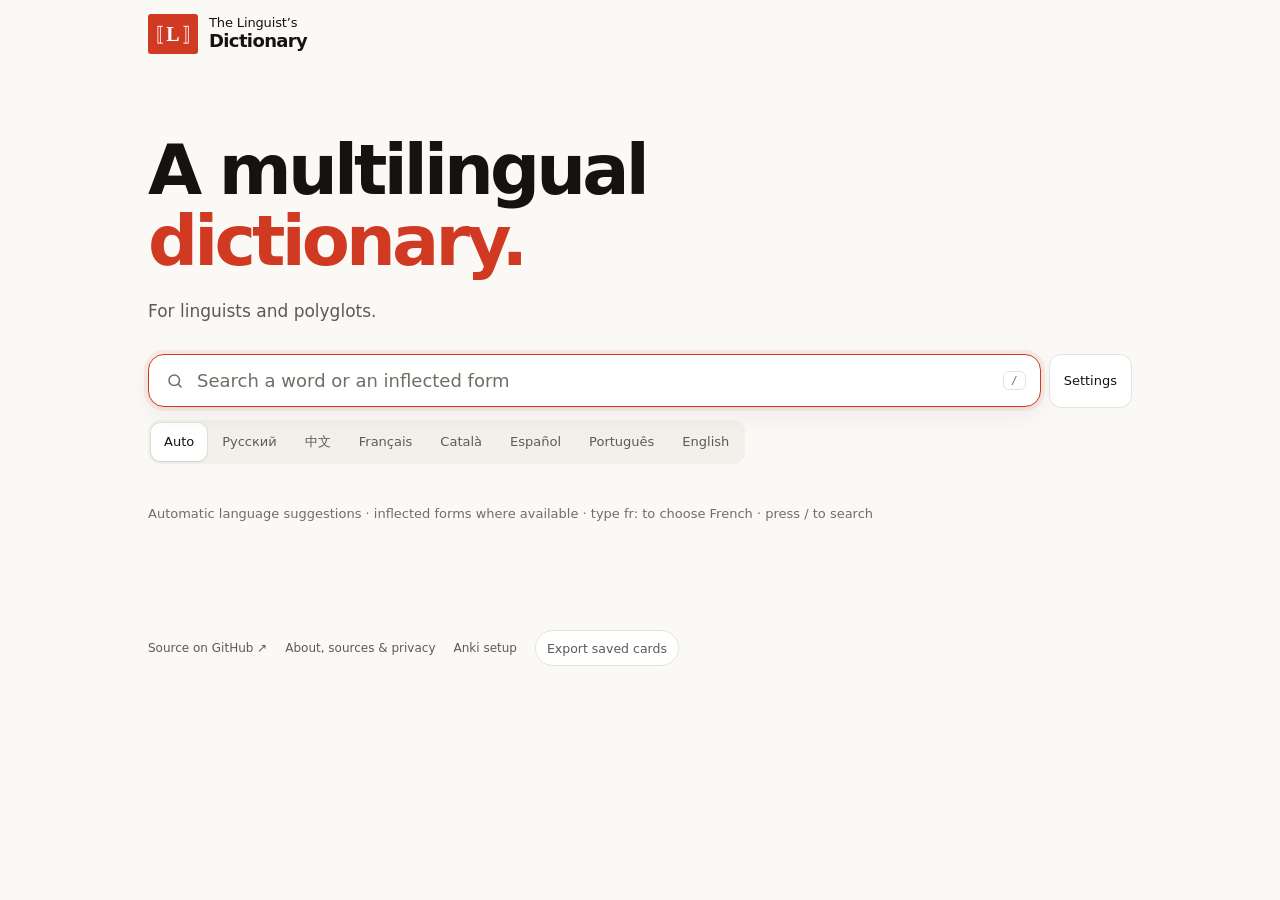
==== index.html @ 44f93b2a "Fix header scroll-anchoring oscillation with stable natural sticky layout" ====
<!doctype html>
<html lang="en">
<head>
<meta charset="utf-8">
<meta name="viewport" content="width=device-width, initial-scale=1">
<meta name="color-scheme" content="light dark">
<title>The Linguist’s Dictionary</title>
<meta name="description" content="A multilingual reference for linguists and polyglots, with definitions, forms, etymology and cross-language connections across seven languages.">
<meta name="referrer" content="no-referrer">
<meta property="og:title" content="The Linguist’s Dictionary">
<meta property="og:description" content="A multilingual reference for linguists and polyglots across seven languages.">
<meta name="theme-color" content="#d13a22">
<link rel="icon" href="favicon-semantic-2.svg" type="image/svg+xml">
<link rel="shortcut icon" href="favicon-semantic-2.svg" type="image/svg+xml">
<link rel="stylesheet" href="styles.css?v=20261117-linguist1">
<link rel="stylesheet" href="mobile-fix.css?v=20261117-phone2">
<link rel="stylesheet" href="features.css?v=20261117-linguist1">
<link rel="stylesheet" href="reset.css?v=20261117-reset1">
<link rel="stylesheet" href="brand.css?v=20261117-brand2">
<link rel="stylesheet" href="morphology.css?v=20261118-1">
<link rel="stylesheet" href="polish.css?v=20261118-2">
</head>
<body class="home">
<header class="top"><div class="wrap">
 <div class="brandrow">
  <button class="brand" id="home" type="button"><span class="mark semantic-mark" aria-hidden="true"><span class="semantic-bracket">⟦</span><span class="semantic-letter">L</span><span class="semantic-bracket">⟧</span></span><span>The Linguist’s<br><strong>Dictionary</strong></span></button>

 </div>
 <div class="intro"><h1 class="hero">A multilingual<br><span>dictionary.</span></h1><p class="tagline">For linguists and polyglots.</p></div>
 <div class="searchline"><form class="search" id="f" autocomplete="off">
  <svg viewBox="0 0 24 24" fill="none" stroke="currentColor" stroke-width="2" stroke-linecap="round"><circle cx="11" cy="11" r="7"/><path d="m20 20-3.5-3.5"/></svg>
  <input id="q" type="search" placeholder="Search a word or an inflected form" aria-label="Word" autofocus spellcheck="false" autocapitalize="off" enterkeyhint="search">
  <span class="kbd">/</span>
 </form><details id="settings" class="settings"><summary aria-label="Dictionary settings">Settings</summary><div class="settings-panel"><h2>Cards &amp; appearance</h2>  <div class="tools">
   <span class="pill" id="queueStatus" hidden></span>
   <button class="pill" id="ankiStatus" type="button" title="Connect Anki on this computer">Connect Anki</button>
   <button class="pill" id="autoBtn" type="button" role="switch" aria-checked="true"><span>Auto-add</span><span class="switch"></span></button>
   <button class="icon-btn" id="themeBtn" type="button" aria-label="Theme"></button>
  </div><a href="about.html#anki">Anki setup &amp; local access ↗</a><p>Save in this browser, export as TSV, or connect Anki Desktop. Auto-add saves each completed lookup and available partners.</p></div></details></div>
 <div class="seg" id="langs" role="group" aria-label="Language"></div>
</div></header>
<main class="wrap" id="main"></main>
<footer class="wrap site-footer"><a href="https://github.com/guillemwilly/linguists-dictionary">Source on GitHub ↗</a><a href="about.html">About, sources &amp; privacy</a><a href="about.html#anki">Anki setup</a><button class="pill" id="exportBtn" type="button">Export saved cards</button></footer>
<script src="compat.js?v=20261118-polish1"></script>
<script src="app.js?v=20261118-polish1"></script>
<script src="morphology.js?v=20261118-polish1"></script>
<script src="features.js?v=20261117-linguist1"></script>
<script src="reset.js?v=20261117-reset1"></script>
</body>
</html>
---- styles.css ----
:root{--bg:#faf9f6;--surface:#fff;--surface-2:#f2f0eb;--border:#e6e3dc;--text:#151310;--muted:#5e5a53;--faint:#736d64;--accent:#d13a22;--accent-soft:rgb(209 58 34/8%);--ok:#16a34a;--warn:#d97706;--shadow:0 1px 2px rgb(0 0 0/4%),0 8px 28px rgb(0 0 0/6%);
--font:-apple-system,BlinkMacSystemFont,"SF Pro Text","Inter",system-ui,sans-serif;--display:-apple-system,BlinkMacSystemFont,"SF Pro Display","Inter",system-ui,sans-serif;--mono:ui-monospace,"SF Mono",Menlo,monospace;--r:14px}
:root[data-theme=dark]{--bg:#0e0d0c;--surface:#171614;--surface-2:#201e1b;--border:#2c2926;--text:#f3f0ea;--muted:#aaa49a;--faint:#a29b90;--accent:#ff6a4d;--accent-soft:rgb(255 106 77/12%);--ok:#4ade80;--warn:#fbbf24;--shadow:0 1px 2px rgb(0 0 0/40%),0 12px 32px rgb(0 0 0/45%)}
@media (prefers-color-scheme:dark){:root:not([data-theme=light]){--bg:#0e0d0c;--surface:#171614;--surface-2:#201e1b;--border:#2c2926;--text:#f3f0ea;--muted:#aaa49a;--faint:#a29b90;--accent:#ff6a4d;--accent-soft:rgb(255 106 77/12%);--ok:#4ade80;--warn:#fbbf24;--shadow:0 1px 2px rgb(0 0 0/40%),0 12px 32px rgb(0 0 0/45%)}}
*{box-sizing:border-box}
[hidden]{display:none!important}
html{-webkit-font-smoothing:antialiased;-moz-osx-font-smoothing:grayscale}
body{margin:0;background:var(--bg);color:var(--text);font:15px/1.55 var(--font)}
a{color:var(--accent);text-decoration:none}a:hover{text-decoration:underline}
button{font:inherit;color:inherit;cursor:pointer}
:focus-visible{outline:2px solid var(--accent);outline-offset:2px}
svg{display:block}
.wrap{max-width:1040px;margin:0 auto;padding:0 28px}
header.top{position:sticky;top:0;z-index:10;background:color-mix(in srgb,var(--bg) 85%,transparent);-webkit-backdrop-filter:saturate(1.6) blur(18px);backdrop-filter:saturate(1.6) blur(18px);border-bottom:1px solid transparent;transition:border-color .2s}
body.scrolled header.top{border-bottom-color:var(--border)}
.top .wrap{padding-top:14px;padding-bottom:14px}
.brandrow{display:flex;align-items:center;justify-content:space-between;gap:12px;margin-bottom:14px}
.brand{display:flex;align-items:center;gap:9px;background:none;border:0;padding:0;font:600 15px var(--display);letter-spacing:-.01em}
.mark{width:18px;height:18px;border-radius:6px;background:var(--text);position:relative}
.mark::after{content:"";position:absolute;right:3px;bottom:3px;width:6px;height:6px;border-radius:2px;background:var(--accent)}
.tools{display:flex;align-items:center;gap:6px;flex-wrap:wrap;justify-content:flex-end}
.pill{display:inline-flex;align-items:center;gap:7px;height:30px;padding:0 11px;border-radius:999px;border:1px solid var(--border);background:var(--surface);font-size:12.5px;font-weight:500;color:var(--muted)}
.pill a{font-weight:600}
.dot{width:7px;height:7px;border-radius:50%;background:var(--faint)}.dot.on{background:var(--ok)}.dot.off{background:var(--warn)}
.switch{position:relative;width:26px;height:15px;border-radius:999px;background:var(--border);transition:background .2s;flex:none}
.switch::after{content:"";position:absolute;top:2px;left:2px;width:11px;height:11px;border-radius:50%;background:#fff;box-shadow:0 1px 2px rgb(0 0 0/30%);transition:transform .2s}
.pill[aria-checked=true] .switch{background:var(--accent)}.pill[aria-checked=true] .switch::after{transform:translateX(11px)}
.icon-btn{width:30px;height:30px;border-radius:999px;border:1px solid var(--border);background:var(--surface);display:grid;place-items:center;color:var(--muted);padding:0;flex:none}
.icon-btn svg{width:15px;height:15px}
.icon-btn:hover{color:var(--text)}
.hero{display:none;font:650 clamp(34px,6vw,52px)/1.05 var(--display);letter-spacing:-.04em;margin:15vh 0 24px}
body.home .hero{display:block}
body.home header.top{position:static;background:none;-webkit-backdrop-filter:none;backdrop-filter:none}
.search{position:relative;display:flex;align-items:center;background:var(--surface);border:1px solid var(--border);border-radius:16px;box-shadow:var(--shadow);transition:border-color .15s,box-shadow .15s}
.search:focus-within{border-color:var(--accent);box-shadow:0 0 0 4px var(--accent-soft),var(--shadow)}
.search>svg{position:absolute;left:17px;width:18px;height:18px;color:var(--faint);pointer-events:none}
#q{flex:1;min-width:0;border:0;background:none;outline:none;color:var(--text);font:400 18px var(--font);padding:15px 16px 15px 48px;-webkit-appearance:none;appearance:none}
#q::placeholder{color:var(--faint)}
#q::-webkit-search-cancel-button{display:none}
.kbd{margin-right:14px;font:500 11px var(--mono);color:var(--faint);border:1px solid var(--border);border-radius:6px;padding:2px 7px}
.seg{display:flex;gap:2px;margin-top:12px;padding:3px;background:var(--surface-2);border-radius:12px;width:fit-content;max-width:100%;overflow-x:auto;scrollbar-width:none}
.seg::-webkit-scrollbar{display:none}
.seg button{border:0;background:none;height:30px;padding:0 13px;border-radius:9px;font-size:13px;font-weight:500;color:var(--muted);white-space:nowrap;transition:background .15s,color .15s}
.seg button:hover{color:var(--text)}
.seg button[aria-pressed=true]{background:var(--surface);color:var(--text);box-shadow:0 1px 2px rgb(0 0 0/8%),0 0 0 1px var(--border)}
main{padding-top:32px;padding-bottom:140px}
.hint{color:var(--faint);font-size:13px;margin:0 0 36px}
.recent h3,.section-h{font:600 13px var(--display);color:var(--muted);margin:0 0 12px;letter-spacing:-.005em}
.recent ul{list-style:none;margin:0;padding:0;display:grid;grid-template-columns:repeat(auto-fill,minmax(210px,1fr));gap:8px}
.recent li button{width:100%;text-align:left;border:1px solid var(--border);background:var(--surface);border-radius:12px;padding:12px 14px;display:flex;flex-direction:column;gap:2px;transition:border-color .15s,transform .15s}
.recent li button:hover{border-color:color-mix(in srgb,var(--accent) 45%,var(--border));transform:translateY(-1px)}
.recent .w{display:flex;justify-content:space-between;align-items:baseline;gap:8px;font:600 17px var(--display);letter-spacing:-.015em}
.recent .l{font:500 11px var(--font);color:var(--faint);text-transform:uppercase;letter-spacing:.04em}
.recent .g{font-size:13px;color:var(--muted);white-space:nowrap;overflow:hidden;text-overflow:ellipsis}
.grid{display:grid;grid-template-columns:minmax(0,1fr) 296px;gap:56px;align-items:start}
.eyebrow{display:flex;flex-wrap:wrap;align-items:center;gap:8px;font-size:13px;font-weight:500;color:var(--muted)}
.from{display:inline-flex;flex-wrap:wrap;align-items:center;gap:6px 8px;margin-bottom:14px;padding:6px 12px;border-radius:999px;background:var(--accent-soft);font-size:13px;color:var(--muted)}
.from svg{width:13px;height:13px;color:var(--accent)}
.from .typed{font-weight:600;color:var(--text)}
.also{margin-left:auto;display:inline-flex;flex-wrap:wrap;align-items:center;gap:2px;color:var(--faint);font-weight:400}
.alt{border:0;background:none;padding:2px 7px;border-radius:7px;color:var(--accent);font-size:13px;font-weight:500}
.alt:hover{background:var(--accent-soft)}
.card.miss{max-width:520px;margin-top:24px}
.eyebrow .sep{width:3px;height:3px;border-radius:50%;background:var(--faint)}
.hw{font:650 clamp(44px,8vw,76px)/1.04 var(--display);letter-spacing:-.045em;margin:6px 0 12px;overflow-wrap:anywhere}
:lang(zh).hw,.chips :lang(zh){font-family:"PingFang SC","Hiragino Sans GB",var(--display);letter-spacing:0}
:lang(zh).hw{font-weight:500}
.sub{display:flex;flex-wrap:wrap;align-items:center;gap:8px;color:var(--muted);font-size:15.5px}
.pron{margin-right:2px}
.tag{display:inline-flex;align-items:center;height:24px;padding:0 9px;border-radius:999px;background:var(--surface-2);color:var(--muted);font-size:12px;font-weight:500}
.native{margin-top:28px;padding:16px 18px;border-radius:var(--r);background:var(--surface-2);font-size:16px;line-height:1.5}
.native .k{display:block;font-size:11.5px;font-weight:600;color:var(--accent);margin-bottom:3px;letter-spacing:.02em}
.pos{margin-top:40px}
.pos-h{display:flex;align-items:baseline;justify-content:space-between;gap:12px;padding-bottom:10px;border-bottom:1px solid var(--border)}
.pos-h h3{margin:0;font:600 15px var(--display);letter-spacing:-.01em}
.forms{margin:12px 0 2px;font-size:13.5px;color:var(--muted)}
ol.defs{list-style:none;counter-reset:d;margin:0;padding:0}
ol.defs>li{counter-increment:d;position:relative;padding:12px 0 6px 36px}
ol.defs>li::before{content:counter(d);position:absolute;left:0;top:13px;width:22px;height:22px;border-radius:7px;background:var(--surface-2);color:var(--muted);font:600 11.5px var(--font);display:grid;place-items:center}
.g{font-size:16px;line-height:1.5}
.lbl{display:inline-block;font-size:11.5px;font-weight:500;color:var(--accent);background:var(--accent-soft);border-radius:6px;padding:1px 7px;margin-right:7px;vertical-align:1px}
.ex{margin-top:8px;padding-left:13px;border-left:2px solid var(--border);font-size:14.5px}
.ex b{font-weight:600;color:var(--accent)}
.ex i{display:block;font-style:normal;color:var(--muted);font-size:13.5px}
.section-h{margin-top:40px;color:var(--text);font-size:15px}
.sentences .ex{margin-top:12px}
details.disc{margin-top:14px;border:1px solid var(--border);border-radius:var(--r);background:var(--surface)}
details.disc+details.disc{margin-top:8px}
details.disc summary{list-style:none;display:flex;justify-content:space-between;align-items:center;padding:14px 16px;font-weight:500;cursor:pointer}
details.disc summary::-webkit-details-marker{display:none}
details.disc summary::after{content:"";width:7px;height:7px;border-right:1.5px solid var(--faint);border-bottom:1.5px solid var(--faint);transform:rotate(45deg) translateY(-2px);transition:transform .2s}
details.disc[open] summary::after{transform:rotate(-135deg) translateY(-2px)}
.tblwrap{overflow-x:auto;padding:0 16px 16px}
.tblwrap table{border-collapse:collapse;font-size:13px;min-width:100%}
.tblwrap th,.tblwrap td{border:1px solid var(--border);padding:6px 9px;text-align:left;vertical-align:top;background:none!important;color:var(--text)!important}
.tblwrap th{color:var(--muted)!important;font-weight:500}
.deep{display:inline-flex;align-items:center;gap:8px;margin-top:44px;height:40px;padding:0 16px;border-radius:12px;background:var(--text);color:var(--bg);font-weight:600;font-size:14px}
.deep:hover{text-decoration:none;opacity:.9}
.deep svg{width:15px;height:15px}
.deep-sub{margin:8px 0 0;font-size:13px;color:var(--faint)}
.col-side{display:flex;flex-direction:column;gap:12px}
.card{background:var(--surface);border:1px solid var(--border);border-radius:var(--r);padding:16px 16px 18px}
.card h4{margin:0 0 10px;font-size:12px;font-weight:600;color:var(--faint);letter-spacing:.01em}
.card p{margin:0;font-size:14px;line-height:1.55;color:var(--muted)}
.meter{display:flex;gap:4px;margin:2px 0 12px}.meter span{flex:1;height:6px;border-radius:3px;background:var(--surface-2)}.meter span.on{background:var(--accent)}
.freq-l{font-weight:600;font-size:15px}.freq-r{color:var(--muted);font-size:13px}
.chips{display:flex;flex-wrap:wrap;gap:6px}
.chips button{height:36px;padding:0 13px;border-radius:10px;border:1px solid var(--border);background:var(--surface);font-size:15.5px;font-weight:500;transition:border-color .15s,background .15s}
.chips button:hover{border-color:var(--accent);background:var(--accent-soft)}
.clamp{display:-webkit-box;-webkit-line-clamp:6;-webkit-box-orient:vertical;overflow:hidden;cursor:pointer}
.clamp.open{-webkit-line-clamp:unset}
.culture img{display:block;width:100%;height:140px;object-fit:cover;border-radius:10px;margin-bottom:14px;background:var(--surface-2)}
.wk-t{color:var(--text)!important;font-weight:600;margin-bottom:4px!important}
.culture a{display:inline-block;margin-top:10px;font-size:13px;font-weight:500}
.src{margin-top:56px;font-size:12px;color:var(--faint)}
.toast{position:fixed;left:50%;bottom:24px;transform:translateX(-50%);display:flex;align-items:center;gap:12px;max-width:calc(100% - 32px);padding:7px 7px 7px 16px;border-radius:999px;background:var(--text);color:var(--bg);box-shadow:var(--shadow);font-size:13.5px;font-weight:500;z-index:20;transition:opacity .3s,transform .3s}
.toast.hide{opacity:0;transform:translate(-50%,14px);pointer-events:none}
.toast .msg{display:flex;align-items:center;gap:8px;min-width:0;white-space:nowrap;overflow:hidden;text-overflow:ellipsis}
.toast .msg svg{width:15px;height:15px;flex:none}
.toast button{height:30px;padding:0 13px;border-radius:999px;border:0;background:color-mix(in srgb,var(--bg) 18%,transparent);color:var(--bg);font-weight:600;font-size:13px;flex:none}
.toast button:disabled{opacity:.5;cursor:default}
.spin{width:13px;height:13px;border-radius:50%;border:2px solid currentColor;border-right-color:transparent;animation:spin .7s linear infinite;flex:none;opacity:.7}
@keyframes spin{to{transform:rotate(360deg)}}
.skel{height:14px;border-radius:7px;background:linear-gradient(90deg,var(--surface-2) 25%,var(--border) 50%,var(--surface-2) 75%);background-size:200% 100%;animation:sh 1.3s linear infinite;margin:12px 0}
@keyframes sh{to{background-position:-200% 0}}
.err{color:var(--warn);font-size:15px}
@media (prefers-reduced-motion:no-preference){.fade{animation:f .22s ease-out}@keyframes f{from{opacity:0;transform:translateY(4px)}}}
@media (max-width:860px){.grid{grid-template-columns:1fr;gap:32px}}
@media (max-width:600px){.wrap{padding:0 16px}.kbd{display:none}.hero{margin-top:8vh}.pill .t{display:none}}

.brand{text-align:left;line-height:1.15;font-size:13px;font-weight:400;gap:11px}.brand strong{font-size:18px;font-weight:650;letter-spacing:-.035em}
.mark{width:35px;height:40px;border-radius:3px;background:var(--accent);color:white;font:650 29px/40px var(--display);text-align:center;letter-spacing:-.13em;padding-right:5px}.mark span{font-size:26px}.mark::after{display:none}
.intro{display:none;margin:9vh 0 30px}body.home .intro{display:block}.overline{font-size:12px;letter-spacing:.11em;text-transform:uppercase;font-weight:600;color:var(--muted);margin:0 0 20px}.hero{margin:0;font-size:clamp(42px,7vw,70px);line-height:1.02;letter-spacing:-.055em}.hero span{color:var(--accent)}.tagline{color:var(--muted);font-size:17px;margin:20px 0 0}
.site-footer{padding-bottom:28px;display:flex;align-items:center;gap:18px;flex-wrap:wrap;font-size:12px;color:var(--muted)}.site-footer a{color:var(--muted)}main.wrap{padding-top:25px;padding-bottom:70px}.sentence-credit{display:block;margin-top:5px;font-size:11px;color:var(--muted)}.sentence-credit a{color:var(--muted);text-decoration:underline}.recent .g,.recent .w{max-width:100%}.brandrow{gap:15px}.pill{min-height:36px}.icon-btn{width:36px;height:36px}.seg button{min-height:38px}.toast{border-radius:14px}.toast .msg{white-space:normal}
@media(max-width:600px){.brandrow{align-items:flex-start;flex-wrap:wrap}.tools{gap:5px}.intro{margin-top:5vh}.hero{font-size:46px}.grid{gap:28px}.site-footer{gap:14px}.tagline{font-size:15px}.also{margin-left:0}.from{border-radius:10px}.seg{width:100%}}
@media(prefers-reduced-motion:reduce){*,*::before,*::after{animation:none!important;transition:none!important;scroll-behavior:auto!important}}

/* Mobile result layout: put the learner's meaning first and keep chrome compact. */
@media(max-width:600px){
 body:not(.home) .brandrow{display:none}
 body:not(.home) .top .wrap{padding-top:8px;padding-bottom:10px}
 body:not(.home) main.wrap{padding-top:18px}
 body:not(.home) .col-main{display:flex;flex-direction:column}
 body:not(.home) .col-main>.from,
 body:not(.home) .col-main>.eyebrow,
 body:not(.home) .col-main>.hw,
 body:not(.home) .col-main>.sub{order:0}
 body:not(.home) .col-main>.pos{order:1}
 body:not(.home) .col-main>.native{order:2;margin-top:22px}
 body:not(.home) .col-main>.section-h,
 body:not(.home) .col-main>.sentences,
 body:not(.home) .col-main>details,
 body:not(.home) .col-main>.deep,
 body:not(.home) .col-main>.deep-sub{order:3}
 body:not(.home) .pos{display:flex;flex-direction:column;margin-top:28px}
 body:not(.home) .pos-h{order:0}
 body:not(.home) .defs{order:1}
 body:not(.home) .forms{order:2;margin-top:10px;font-size:12.5px}
 body:not(.home) ol.defs>li{padding-left:32px}
 body:not(.home) .g{font-size:17px}
 body:not(.home) .toast{bottom:10px;max-width:calc(100% - 20px)}
}
---- mobile-fix.css ----
/* Keep learner-facing meanings ahead of large inflection tables on phones. */
@media(max-width:600px){
  body:not(.home) .col-main>div[style*="margin-top:28px"]{order:4!important}
  body:not(.home) .col-main>.section-h,
  body:not(.home) .col-main>.sentences{order:3}
  body:not(.home) .col-main>.deep,
  body:not(.home) .col-main>.deep-sub{order:5}
}
---- features.css ----
/* Source-based learner tools */
.entry-actions{display:flex;align-items:center;gap:10px;flex-wrap:wrap;margin-top:16px}
.entry-actions button,.contrast-actions button{min-height:38px;padding:0 14px;border:1px solid var(--border);border-radius:11px;background:var(--surface);font-size:13px;font-weight:600}
.entry-actions button:hover,.contrast-actions button:hover{border-color:var(--accent);background:var(--accent-soft)}
.entry-actions button[aria-pressed=true]{border-color:var(--accent);color:var(--accent);background:var(--accent-soft)}
.entry-actions button:disabled{opacity:.45;cursor:wait}.entry-actions span{font-size:12.5px;color:var(--faint)}
.frames{display:flex;flex-direction:column;gap:5px;margin-top:9px}
.frame-row{display:flex;align-items:baseline;gap:8px;flex-wrap:wrap;padding:8px 10px;border-radius:9px;background:var(--accent-soft)}
.frame-pattern{font:600 13px var(--font);color:var(--text)}.frame-evidence{font-size:11.5px;color:var(--muted)}
.learning-detail{margin-top:15px!important;background:var(--surface-2)!important}
.learning-detail summary{font-size:13px!important;color:var(--muted)}
.collocation-list{margin:0;padding:0 18px 16px 34px;color:var(--text);font-size:14px}
.collocation-list li+li{margin-top:6px}
.connections h4{margin-bottom:14px}.conn-group+.conn-group{margin-top:16px;padding-top:15px;border-top:1px solid var(--border)}
.conn-group h5{margin:0 0 8px;font-size:13px}.conn-terms{display:flex;flex-wrap:wrap;gap:6px}
.conn-terms button{display:flex;align-items:baseline;gap:6px;min-height:34px;padding:5px 9px;border:1px solid var(--border);border-radius:9px;background:var(--surface);font-weight:600}
.conn-terms button:hover{border-color:var(--accent);background:var(--accent-soft)}.conn-terms small{font-size:9px;text-transform:uppercase;color:var(--faint)}
.conn-group p{margin-top:8px!important;font-size:11.5px!important}.mini-source{display:inline-block;margin-top:12px;font-size:11.5px;font-weight:600}
.contrast-head{display:flex;align-items:end;justify-content:space-between;gap:20px;margin-bottom:28px}
.contrast-head .overline{margin-bottom:8px}.contrast-head h1{margin:0;font:650 clamp(30px,5vw,50px)/1.05 var(--display);letter-spacing:-.04em}.contrast-head h1 span{color:var(--faint);font-weight:400}
.contrast-actions{display:flex;gap:7px}.contrast-grid{display:grid;grid-template-columns:1fr 1fr;gap:16px;align-items:start}
.contrast-entry{border:1px solid var(--border);border-radius:18px;background:var(--surface);padding:22px;min-width:0}
.contrast-entry h2{margin:4px 0 2px;font:650 clamp(36px,5vw,56px)/1.05 var(--display);letter-spacing:-.04em;overflow-wrap:anywhere}.contrast-pron{margin:0 0 16px;color:var(--muted)}
.contrast-entry .native{margin:18px 0 8px}.contrast-entry ol.defs>li{padding-left:30px}.contrast-pos{display:block;margin-bottom:3px;font-size:11px;font-weight:600;text-transform:uppercase;letter-spacing:.04em;color:var(--faint)}
@media(max-width:700px){.contrast-head{align-items:flex-start;flex-direction:column}.contrast-grid{grid-template-columns:1fr}.contrast-entry{padding:18px}.contrast-actions{width:100%}.contrast-actions button{flex:1}}
@media(max-width:600px){body:not(.home) .col-main>.entry-actions{order:0}.entry-actions button{min-height:42px}.frame-row{align-items:flex-start;flex-direction:column;gap:1px}}
---- brand.css ----
.mark.semantic-mark{width:50px;padding:0;display:inline-flex;align-items:center;justify-content:center;gap:1px;letter-spacing:0;font-family:ui-serif,Georgia,"Times New Roman",serif}
.mark.semantic-mark span{display:inline-block;font-family:inherit;line-height:1;letter-spacing:0}
.mark.semantic-mark .semantic-bracket{font-size:20px;font-weight:500;transform:scaleX(.86) translateY(-.5px)}
.mark.semantic-mark .semantic-letter{font-size:20px;font-weight:650}
---- morphology.css ----
.morphology{overflow-wrap:anywhere}.morphology h5{font-size:14px;margin:0 0 10px}.morph-group{margin:18px 0}.morph-parts,.morph-family{display:flex;flex-wrap:wrap;align-items:center;gap:8px}.morph-parts>div{text-align:center}.morph-parts small{display:block;font-size:11px;color:var(--muted);margin-top:4px}.morph-term{min-height:44px;padding:8px 12px;border:1px solid var(--border);border-radius:8px;background:var(--surface);font-size:16px;color:var(--text);cursor:pointer}.morph-term:hover{border-color:var(--accent);background:var(--accent-soft)}.morph-term:focus-visible{outline:2px solid var(--accent);outline-offset:3px}.morphology .morph-note{font-size:13px;line-height:1.5;color:var(--muted);margin:12px 0}.morph-limit{border-top:1px solid var(--border);padding-top:14px}.morphology .mini-source{margin-top:2px}
---- polish.css ----
/* A quieter reading surface. Keep the search and secondary controls reachable. */
.searchline{display:flex;align-items:start;gap:8px;position:relative}.searchline .search{flex:1;min-width:0}
.settings{flex:none}.settings>summary{list-style:none;min-height:54px;display:flex;align-items:center;padding:0 14px;background:var(--surface);border:1px solid var(--border);border-radius:12px;font-size:13px;cursor:pointer}.settings>summary::-webkit-details-marker{display:none}.settings[open]>summary{border-color:var(--accent)}
.settings-panel{position:absolute;right:0;top:calc(100% + 8px);width:min(340px,100%);max-height:65vh;overflow:auto;padding:20px;background:var(--surface);border:1px solid var(--border);border-radius:14px;box-shadow:var(--shadow);z-index:30}.settings-panel h2{font-size:16px;margin:0 0 16px}.settings-panel .tools{display:flex;flex-direction:column;align-items:stretch;gap:10px;margin-bottom:16px}.settings-panel .pill{height:auto;min-height:44px;justify-content:space-between;border-radius:8px;font-size:14px}.settings-panel .icon-btn{width:44px;height:44px}.settings-panel>a{font-size:14px}.settings-panel p{font-size:13px;color:var(--muted);line-height:1.55;margin:12px 0 0}
/* The brand scrolls away naturally; sticky chrome never changes flow height.
   Avoid scroll-anchoring feedback from hiding rows or changing padding at a threshold. */
body:not(.home) header.top{top:-54px}
@media(max-width:600px){body:not(.home) header.top{top:0}}
.headword-row{display:flex;align-items:start;justify-content:space-between;gap:16px;margin:8px 0 10px}.hw{font-size:clamp(36px,5.5vw,56px);line-height:1.12;letter-spacing:-.035em;margin:0;min-width:0}.headword-row .hw{flex:1}
.entry-save{flex:0 0 112px;display:flex;flex-direction:column;align-items:flex-end;gap:5px;padding-top:3px;min-height:76px}.entry-save button,.retry-source,.source-state button{min-height:44px;border:1px solid var(--border);border-radius:9px;background:var(--surface);padding:8px 12px;font-size:13px;font-weight:600}.entry-save button{background:var(--accent);color:var(--bg);border-color:transparent}.entry-save .msg{font-size:12px;line-height:1.4;color:var(--muted);text-align:right;display:flex;gap:5px;align-items:center}.entry-save .msg svg{width:15px;height:15px;flex:none}.entry-save button:disabled{opacity:.5;cursor:wait}
.pos{margin-top:28px}.pos-h h3{font-size:16px}.g{font-size:17px;line-height:1.65}.ex{font-size:16px;line-height:1.6;margin-top:10px}.ex i{font-size:14.5px;line-height:1.6}ol.defs>li{padding-top:16px;padding-bottom:10px}ol.defs>li::before{top:19px}.forms{font-size:13px;line-height:1.6}.native{font-size:15px}.source-state{font-size:13px;color:var(--muted);min-height:64px;margin-top:24px;padding:12px 0}.native.source-state{padding:16px 18px;min-height:84px}.source-state button{margin-left:8px}.lookup-state{min-height:420px}.lookup-state h2{font-size:24px}.retry-source{margin-top:16px}
.col-main{min-width:0}.morphology{margin-top:32px;padding:22px}.morphology h4{font-size:16px;color:var(--text)}.morphology .morph-group{margin:18px 0}.morph-parts{align-items:flex-start}.morph-parts>span{align-self:center}.component-gloss{display:block;max-width:160px;font-size:14px;line-height:1.45;margin-top:6px;color:var(--text)}.analysis-about{margin:20px 0 14px;border-top:1px solid var(--border);padding-top:8px}.analysis-about summary{min-height:44px;display:list-item;align-content:center;cursor:pointer;font-size:14px;font-weight:500}.history-content{padding:0 18px 18px;color:var(--muted);font-size:15px;line-height:1.65}.historical-detail{margin-top:16px}.col-side .card:first-child{min-height:116px}.entry-actions{margin-top:10px}.entry-actions button,.contrast-actions button{min-height:44px}.frames{margin-top:10px}
@media(max-width:600px){.headword-row{gap:10px;order:0}.hw{font-size:36px}.entry-save{flex-basis:94px;min-height:72px}.entry-save button{padding:8px 10px}.settings>summary{font-size:12px;padding:0 10px}.search #q{font-size:16px;padding-left:40px;padding-right:4px}.search>svg{left:13px}body:not(.home) .col-main>.morphology,body:not(.home) .col-main>.historical-detail{order:4}body:not(.home) .col-main>.source-state{order:3}.morphology{padding:18px}.g{line-height:1.6}.seg button{min-height:40px;padding:0 11px}body:not(.home) .pos{margin-top:22px}.settings-panel{max-height:60vh}}
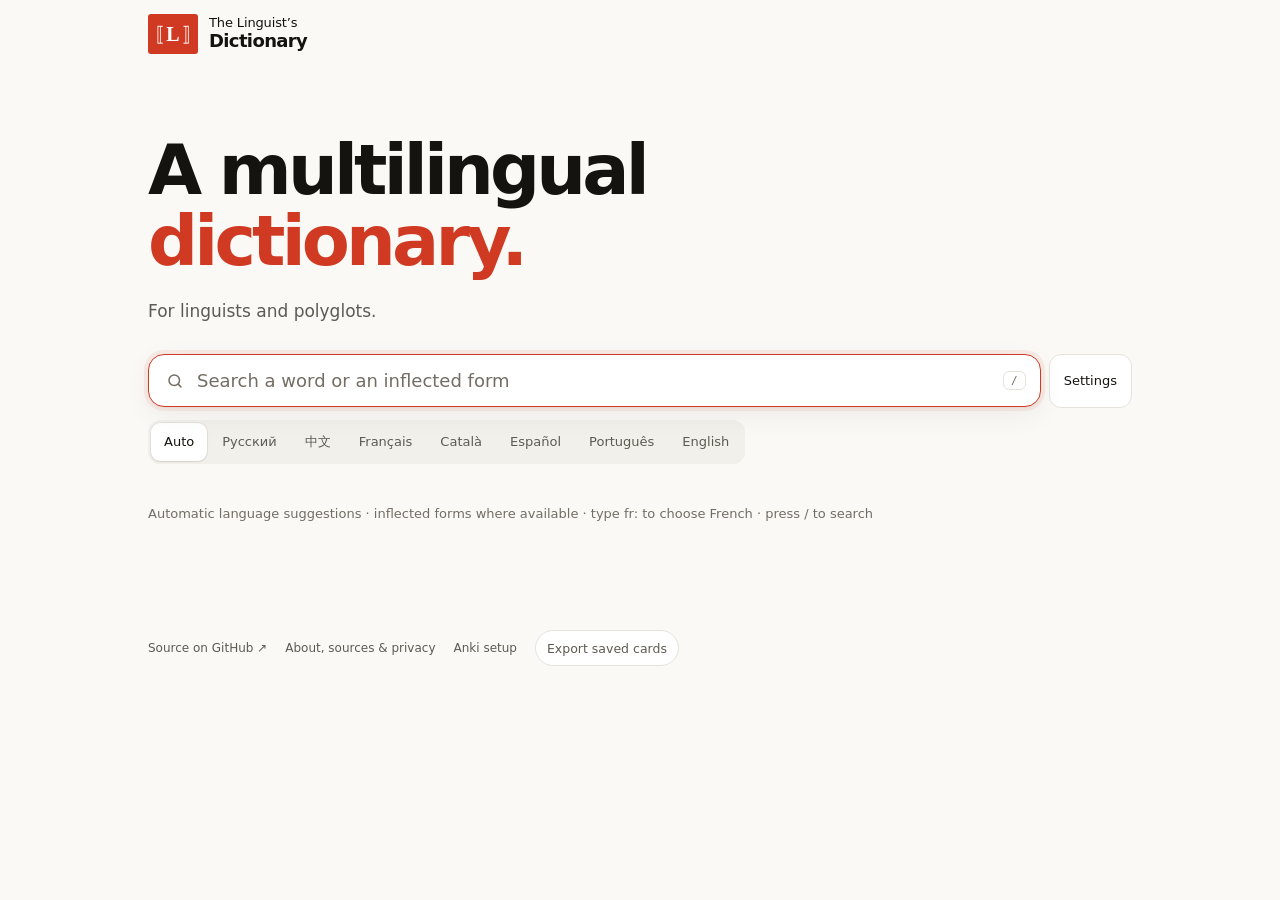
==== commit afb37ee9: "Show explicit noun gender per lexical entry in five gendered languages" ====
--- a/index.html
+++ b/index.html
@@ -19,6 +19,7 @@
 <link rel="stylesheet" href="brand.css?v=20261117-brand2">
 <link rel="stylesheet" href="morphology.css?v=20261118-1">
 <link rel="stylesheet" href="polish.css?v=20261118-2">
+<link rel="stylesheet" href="gender.css?v=20261118-1">
 </head>
 <body class="home">
 <header class="top"><div class="wrap">
@@ -41,9 +42,10 @@
 </div></header>
 <main class="wrap" id="main"></main>
 <footer class="wrap site-footer"><a href="https://github.com/guillemwilly/linguists-dictionary">Source on GitHub ↗</a><a href="about.html">About, sources &amp; privacy</a><a href="about.html#anki">Anki setup</a><button class="pill" id="exportBtn" type="button">Export saved cards</button></footer>
-<script src="compat.js?v=20261118-polish1"></script>
+<script src="compat.js?v=20261118-gender1"></script>
 <script src="app.js?v=20261118-polish1"></script>
 <script src="morphology.js?v=20261118-polish1"></script>
+<script src="gender.js?v=20261118-1"></script>
 <script src="features.js?v=20261117-linguist1"></script>
 <script src="reset.js?v=20261117-reset1"></script>
 </body>
--- a/gender.css
+++ b/gender.css
@@ -0,0 +1,2 @@
+.pos-h{flex-wrap:wrap;row-gap:8px}
+.noun-gender{font-size:13px;font-weight:500;line-height:1.45;color:var(--text);background:var(--surface);border:1px solid var(--border);border-radius:7px;padding:4px 8px;max-width:100%;overflow-wrap:anywhere}
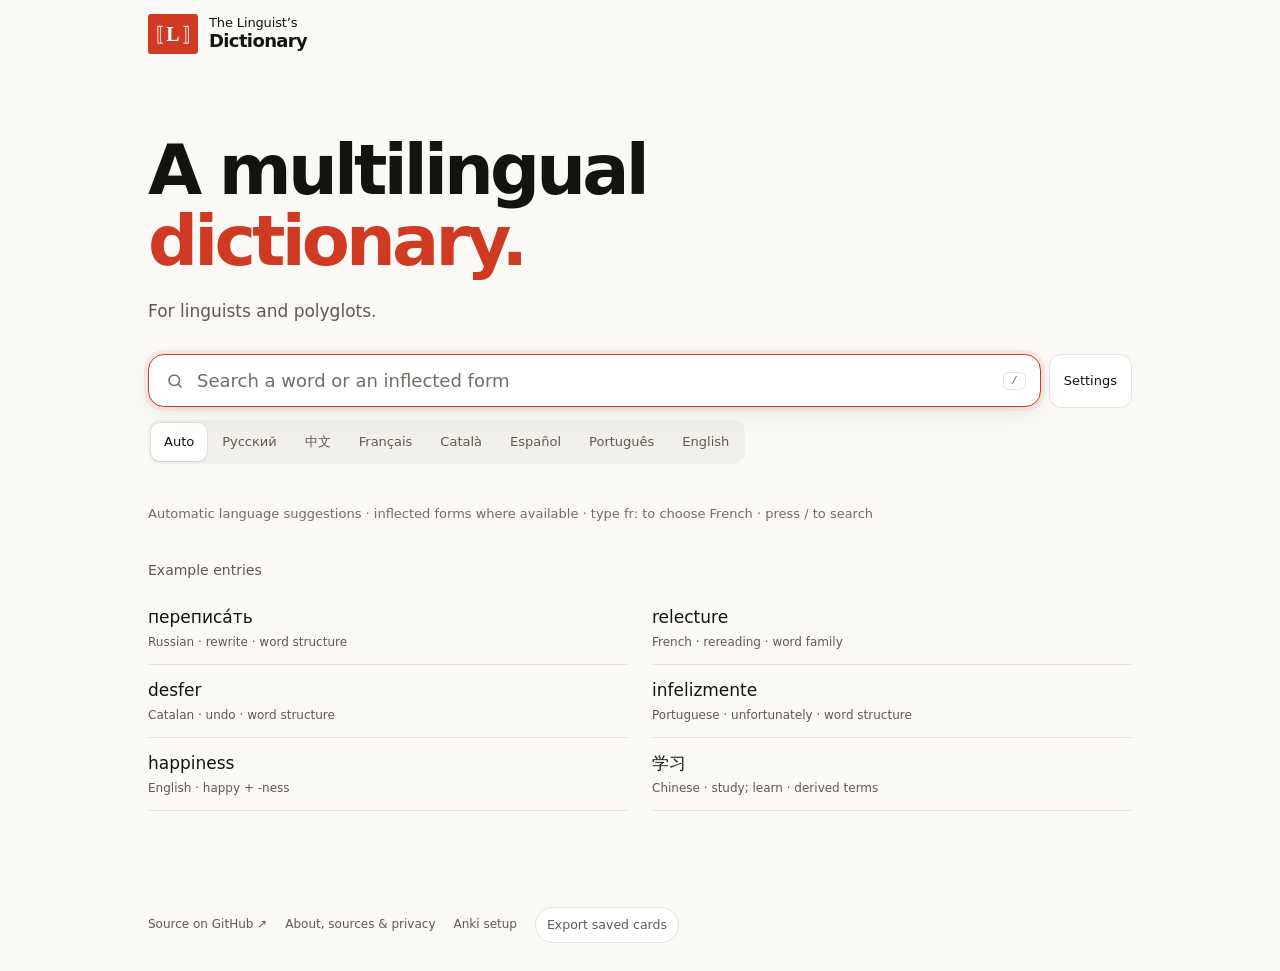
==== commit ab0baefe: "Add individually attributed human audio and tested example entries" ====
--- a/index.html
+++ b/index.html
@@ -20,6 +20,9 @@
 <link rel="stylesheet" href="morphology.css?v=20261118-1">
 <link rel="stylesheet" href="polish.css?v=20261118-2">
 <link rel="stylesheet" href="gender.css?v=20261118-1">
+<link rel="stylesheet" href="word-links.css?v=20261118-1">
+<link rel="stylesheet" href="compact-actions.css?v=20261118-1">
+<link rel="stylesheet" href="audio-launch.css?v=20261118-1">
 </head>
 <body class="home">
 <header class="top"><div class="wrap">
@@ -47,6 +50,10 @@
 <script src="morphology.js?v=20261118-polish1"></script>
 <script src="gender.js?v=20261118-1"></script>
 <script src="features.js?v=20261117-linguist1"></script>
+<script src="word-links.js?v=20261118-1"></script>
 <script src="reset.js?v=20261117-reset1"></script>
+<script src="compact-actions.js?v=20261118-1"></script>
+<script src="pronunciation.js?v=20261118-1"></script>
+<script src="launch-examples.js?v=20261118-1"></script>
 </body>
 </html>
--- a/word-links.css
+++ b/word-links.css
@@ -0,0 +1,4 @@
+a.lookup-word{color:inherit;text-decoration:none;cursor:pointer;-webkit-user-select:text;user-select:text}
+a.lookup-word:hover{text-decoration:underline;text-decoration-color:var(--accent);text-underline-offset:3px}
+a.lookup-word:focus-visible{outline:2px solid var(--accent);outline-offset:2px;border-radius:2px}
+a.lookup-word:active{color:var(--accent)}
--- a/compact-actions.css
+++ b/compact-actions.css
@@ -0,0 +1,9 @@
+.headword-row{flex-wrap:wrap;align-items:flex-start;row-gap:8px}
+.headword-row .hw{flex:1 1 auto;max-width:100%;overflow-wrap:anywhere}
+.headword-actions{display:flex;align-items:flex-start;gap:6px;max-width:100%;flex-wrap:wrap;flex:0 1 auto}
+.headword-actions .entry-save{flex:0 1 auto;min-height:64px;max-width:170px;padding-top:0;gap:4px}
+.headword-actions .entry-save .msg{min-height:16px;max-width:170px}
+.headword-actions .entry-actions{margin:0;gap:2px;flex-wrap:wrap}
+.headword-actions .entry-actions button{min-height:44px;padding:0 10px;border-radius:9px;font-weight:500}
+.headword-actions .entry-actions .clear-pin{min-width:44px;min-height:44px;padding:0 6px}
+@media(max-width:600px){.headword-actions .entry-save{flex-basis:auto}.headword-row{column-gap:12px}}
--- a/audio-launch.css
+++ b/audio-launch.css
@@ -0,0 +1,5 @@
+.pron-audio{display:inline-flex;gap:8px;align-items:center;flex-wrap:wrap;max-width:100%}
+.pron-audio button{min-height:44px;padding:8px 10px;border:1px solid var(--border);border-radius:9px;background:var(--surface);font:500 13px var(--font)}
+.recording-details{font-size:13px;max-width:100%}.recording-details summary{cursor:pointer;min-height:44px;display:flex;align-items:center;color:var(--muted)}
+.recording-details[open]{flex-basis:100%}.recording-content{padding:16px;border:1px solid var(--border);border-radius:12px;background:var(--surface);max-width:560px;line-height:1.6;overflow-wrap:anywhere}.recording-content p{margin:0 0 8px}.recording-credit{padding:12px 0;border-top:1px solid var(--border)}.recording-credit button{margin-bottom:8px}.recording-credit a,.recording-content a{color:var(--text)}.recording-status{font-size:12px;color:var(--muted)}
+.launch-examples{margin:26px 0}.launch-examples h2{font-size:14px;margin:0 0 10px;color:var(--muted);font-weight:500}.launch-examples ul{padding:0;margin:0;list-style:none;display:grid;grid-template-columns:repeat(2,minmax(0,1fr));gap:0 24px}.launch-examples a{display:block;text-decoration:none;color:var(--text);padding:12px 0;border-bottom:1px solid var(--border);min-height:44px}.launch-examples a:hover>span{text-decoration:underline;text-decoration-color:var(--accent)}.launch-examples small{display:block;font-size:12px;color:var(--muted);margin-top:3px}.launch-examples span{font-size:17px;font-weight:500}@media(max-width:450px){.launch-examples ul{grid-template-columns:1fr}}
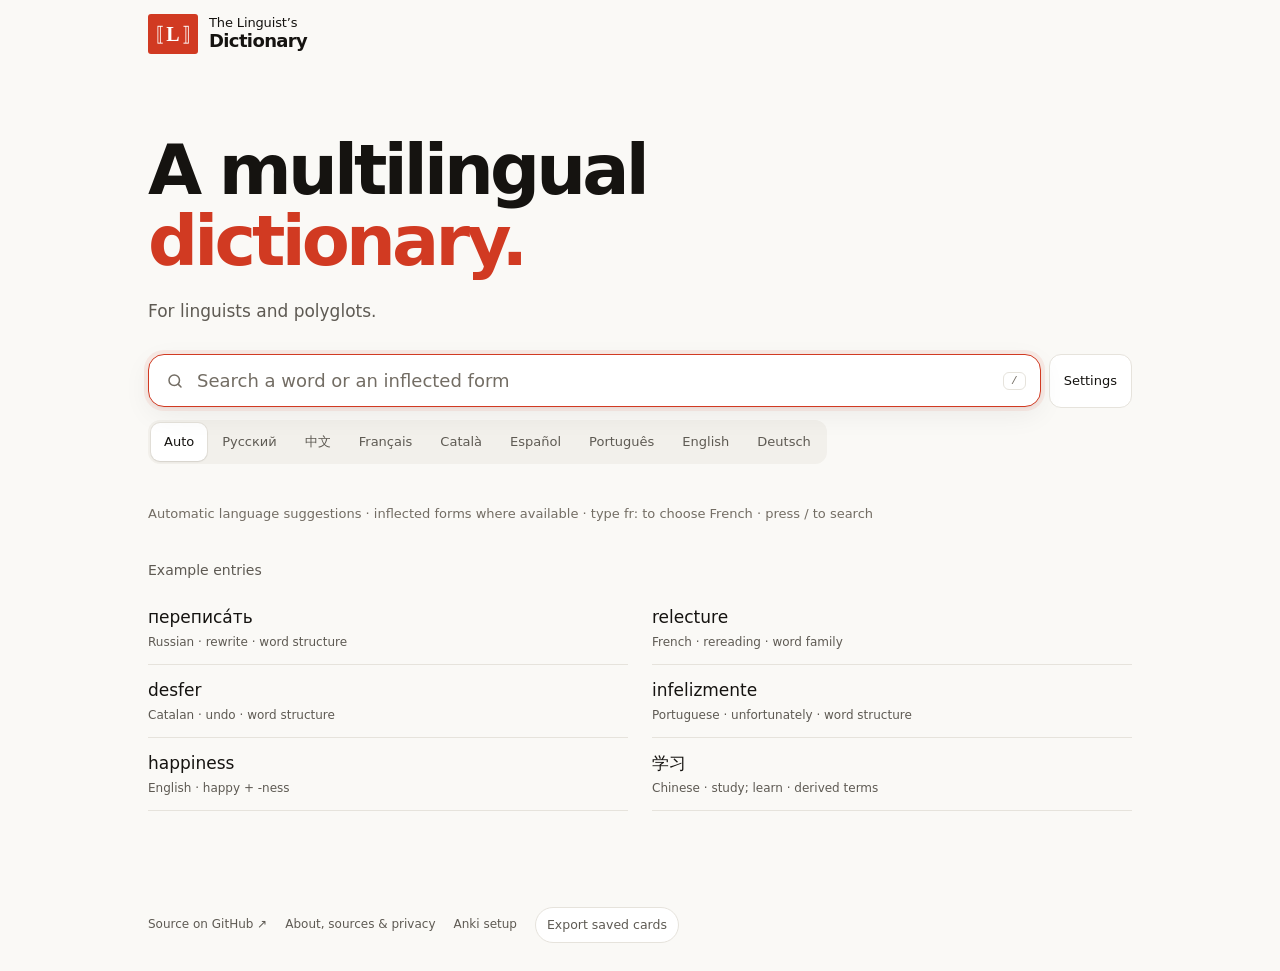
==== commit 1a406eb2: "Add source-based German as eighth language while preserving license terms" ====
--- a/index.html
+++ b/index.html
@@ -5,10 +5,10 @@
 <meta name="viewport" content="width=device-width, initial-scale=1">
 <meta name="color-scheme" content="light dark">
 <title>The Linguist’s Dictionary</title>
-<meta name="description" content="A multilingual reference for linguists and polyglots, with definitions, forms, etymology and cross-language connections across seven languages.">
+<meta name="description" content="A multilingual reference for linguists and polyglots, with definitions, forms, etymology and cross-language connections across eight languages.">
 <meta name="referrer" content="no-referrer">
 <meta property="og:title" content="The Linguist’s Dictionary">
-<meta property="og:description" content="A multilingual reference for linguists and polyglots across seven languages.">
+<meta property="og:description" content="A multilingual reference for linguists and polyglots across eight languages.">
 <meta name="theme-color" content="#d13a22">
 <link rel="icon" href="favicon-semantic-2.svg" type="image/svg+xml">
 <link rel="shortcut icon" href="favicon-semantic-2.svg" type="image/svg+xml">
@@ -21,8 +21,8 @@
 <link rel="stylesheet" href="polish.css?v=20261118-2">
 <link rel="stylesheet" href="gender.css?v=20261118-1">
 <link rel="stylesheet" href="word-links.css?v=20261118-1">
-<link rel="stylesheet" href="compact-actions.css?v=20261118-1">
-<link rel="stylesheet" href="audio-launch.css?v=20261118-1">
+<link rel="stylesheet" href="compact-actions.css?v=20261119-2">
+<link rel="stylesheet" href="audio-launch.css?v=20261119-2">
 </head>
 <body class="home">
 <header class="top"><div class="wrap">
@@ -45,15 +45,16 @@
 </div></header>
 <main class="wrap" id="main"></main>
 <footer class="wrap site-footer"><a href="https://github.com/guillemwilly/linguists-dictionary">Source on GitHub ↗</a><a href="about.html">About, sources &amp; privacy</a><a href="about.html#anki">Anki setup</a><button class="pill" id="exportBtn" type="button">Export saved cards</button></footer>
-<script src="compat.js?v=20261118-gender1"></script>
+<script src="compat.js?v=german-1"></script>
 <script src="app.js?v=20261118-polish1"></script>
+<script src="german.js?v=german-1"></script>
 <script src="morphology.js?v=20261118-polish1"></script>
-<script src="gender.js?v=20261118-1"></script>
-<script src="features.js?v=20261117-linguist1"></script>
+<script src="gender.js?v=german-1"></script>
+<script src="features.js?v=german-1"></script>
 <script src="word-links.js?v=20261118-1"></script>
 <script src="reset.js?v=20261117-reset1"></script>
-<script src="compact-actions.js?v=20261118-1"></script>
-<script src="pronunciation.js?v=20261118-1"></script>
+<script src="compact-actions.js?v=20261119-2"></script>
+<script src="pronunciation.js?v=20261119-2"></script>
 <script src="launch-examples.js?v=20261118-1"></script>
 </body>
 </html>
--- a/compact-actions.css
+++ b/compact-actions.css
@@ -1,8 +1,9 @@
 .headword-row{flex-wrap:wrap;align-items:flex-start;row-gap:8px}
 .headword-row .hw{flex:1 1 auto;max-width:100%;overflow-wrap:anywhere}
-.headword-actions{display:flex;align-items:flex-start;gap:6px;max-width:100%;flex-wrap:wrap;flex:0 1 auto}
-.headword-actions .entry-save{flex:0 1 auto;min-height:64px;max-width:170px;padding-top:0;gap:4px}
-.headword-actions .entry-save .msg{min-height:16px;max-width:170px}
+.headword-actions{display:flex;align-items:center;gap:8px;max-width:100%;flex-wrap:wrap;flex:0 1 auto}
+.headword-actions .entry-save{flex:0 1 auto;flex-direction:row;align-items:center;min-height:44px;max-width:100%;padding-top:0;gap:8px}
+.headword-actions .entry-save .msg{min-height:0;max-width:100%;text-align:left;font-size:13px;line-height:1.4;overflow-wrap:anywhere}
+.headword-actions .entry-save .msg:empty{display:none}
 .headword-actions .entry-actions{margin:0;gap:2px;flex-wrap:wrap}
 .headword-actions .entry-actions button{min-height:44px;padding:0 10px;border-radius:9px;font-weight:500}
 .headword-actions .entry-actions .clear-pin{min-width:44px;min-height:44px;padding:0 6px}
--- a/audio-launch.css
+++ b/audio-launch.css
@@ -3,3 +3,5 @@
 .recording-details{font-size:13px;max-width:100%}.recording-details summary{cursor:pointer;min-height:44px;display:flex;align-items:center;color:var(--muted)}
 .recording-details[open]{flex-basis:100%}.recording-content{padding:16px;border:1px solid var(--border);border-radius:12px;background:var(--surface);max-width:560px;line-height:1.6;overflow-wrap:anywhere}.recording-content p{margin:0 0 8px}.recording-credit{padding:12px 0;border-top:1px solid var(--border)}.recording-credit button{margin-bottom:8px}.recording-credit a,.recording-content a{color:var(--text)}.recording-status{font-size:12px;color:var(--muted)}
 .launch-examples{margin:26px 0}.launch-examples h2{font-size:14px;margin:0 0 10px;color:var(--muted);font-weight:500}.launch-examples ul{padding:0;margin:0;list-style:none;display:grid;grid-template-columns:repeat(2,minmax(0,1fr));gap:0 24px}.launch-examples a{display:block;text-decoration:none;color:var(--text);padding:12px 0;border-bottom:1px solid var(--border);min-height:44px}.launch-examples a:hover>span{text-decoration:underline;text-decoration-color:var(--accent)}.launch-examples small{display:block;font-size:12px;color:var(--muted);margin-top:3px}.launch-examples span{font-size:17px;font-weight:500}@media(max-width:450px){.launch-examples ul{grid-template-columns:1fr}}
+
+.pron-audio [hidden]{display:none!important}.pron-audio[data-state]:not([data-state=ready]){min-height:24px}.recording-status{font-size:13px;line-height:1.4}
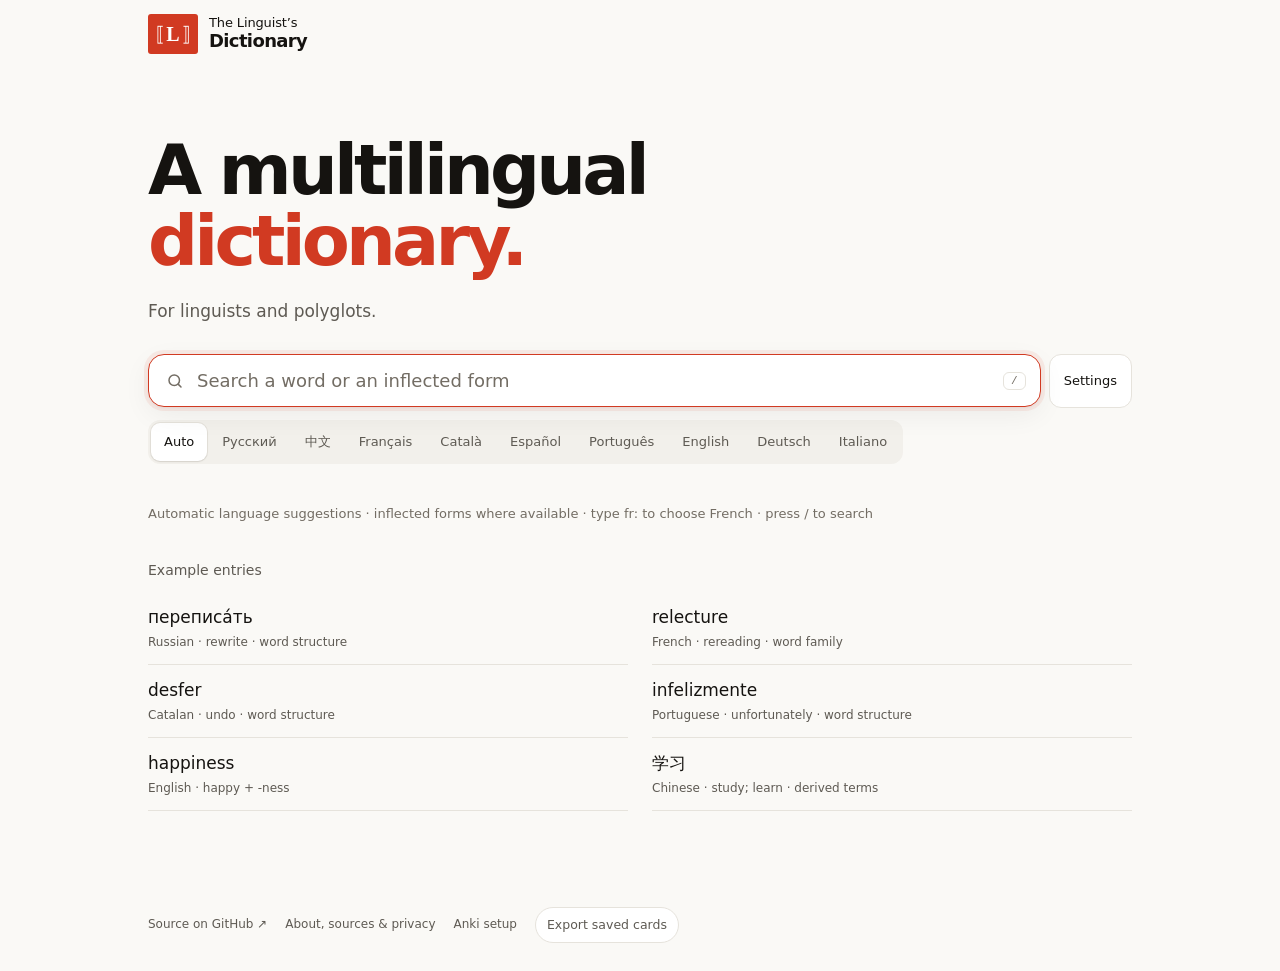
==== commit c3642d8f: "Add source-based Italian with accent-safe lookup and preserved licenses" ====
--- a/index.html
+++ b/index.html
@@ -5,10 +5,10 @@
 <meta name="viewport" content="width=device-width, initial-scale=1">
 <meta name="color-scheme" content="light dark">
 <title>The Linguist’s Dictionary</title>
-<meta name="description" content="A multilingual reference for linguists and polyglots, with definitions, forms, etymology and cross-language connections across eight languages.">
+<meta name="description" content="A multilingual reference for linguists and polyglots, with definitions, forms, etymology and cross-language connections across nine languages.">
 <meta name="referrer" content="no-referrer">
 <meta property="og:title" content="The Linguist’s Dictionary">
-<meta property="og:description" content="A multilingual reference for linguists and polyglots across eight languages.">
+<meta property="og:description" content="A multilingual reference for linguists and polyglots across nine languages.">
 <meta name="theme-color" content="#d13a22">
 <link rel="icon" href="favicon-semantic-2.svg" type="image/svg+xml">
 <link rel="shortcut icon" href="favicon-semantic-2.svg" type="image/svg+xml">
@@ -45,11 +45,12 @@
 </div></header>
 <main class="wrap" id="main"></main>
 <footer class="wrap site-footer"><a href="https://github.com/guillemwilly/linguists-dictionary">Source on GitHub ↗</a><a href="about.html">About, sources &amp; privacy</a><a href="about.html#anki">Anki setup</a><button class="pill" id="exportBtn" type="button">Export saved cards</button></footer>
-<script src="compat.js?v=german-1"></script>
+<script src="compat.js?v=italian-1"></script>
 <script src="app.js?v=20261118-polish1"></script>
-<script src="german.js?v=german-1"></script>
+<script src="german.js?v=italian-1"></script>
+<script src="italian.js?v=italian-1"></script>
 <script src="morphology.js?v=20261118-polish1"></script>
-<script src="gender.js?v=german-1"></script>
+<script src="gender.js?v=italian-1"></script>
 <script src="features.js?v=german-1"></script>
 <script src="word-links.js?v=20261118-1"></script>
 <script src="reset.js?v=20261117-reset1"></script>
